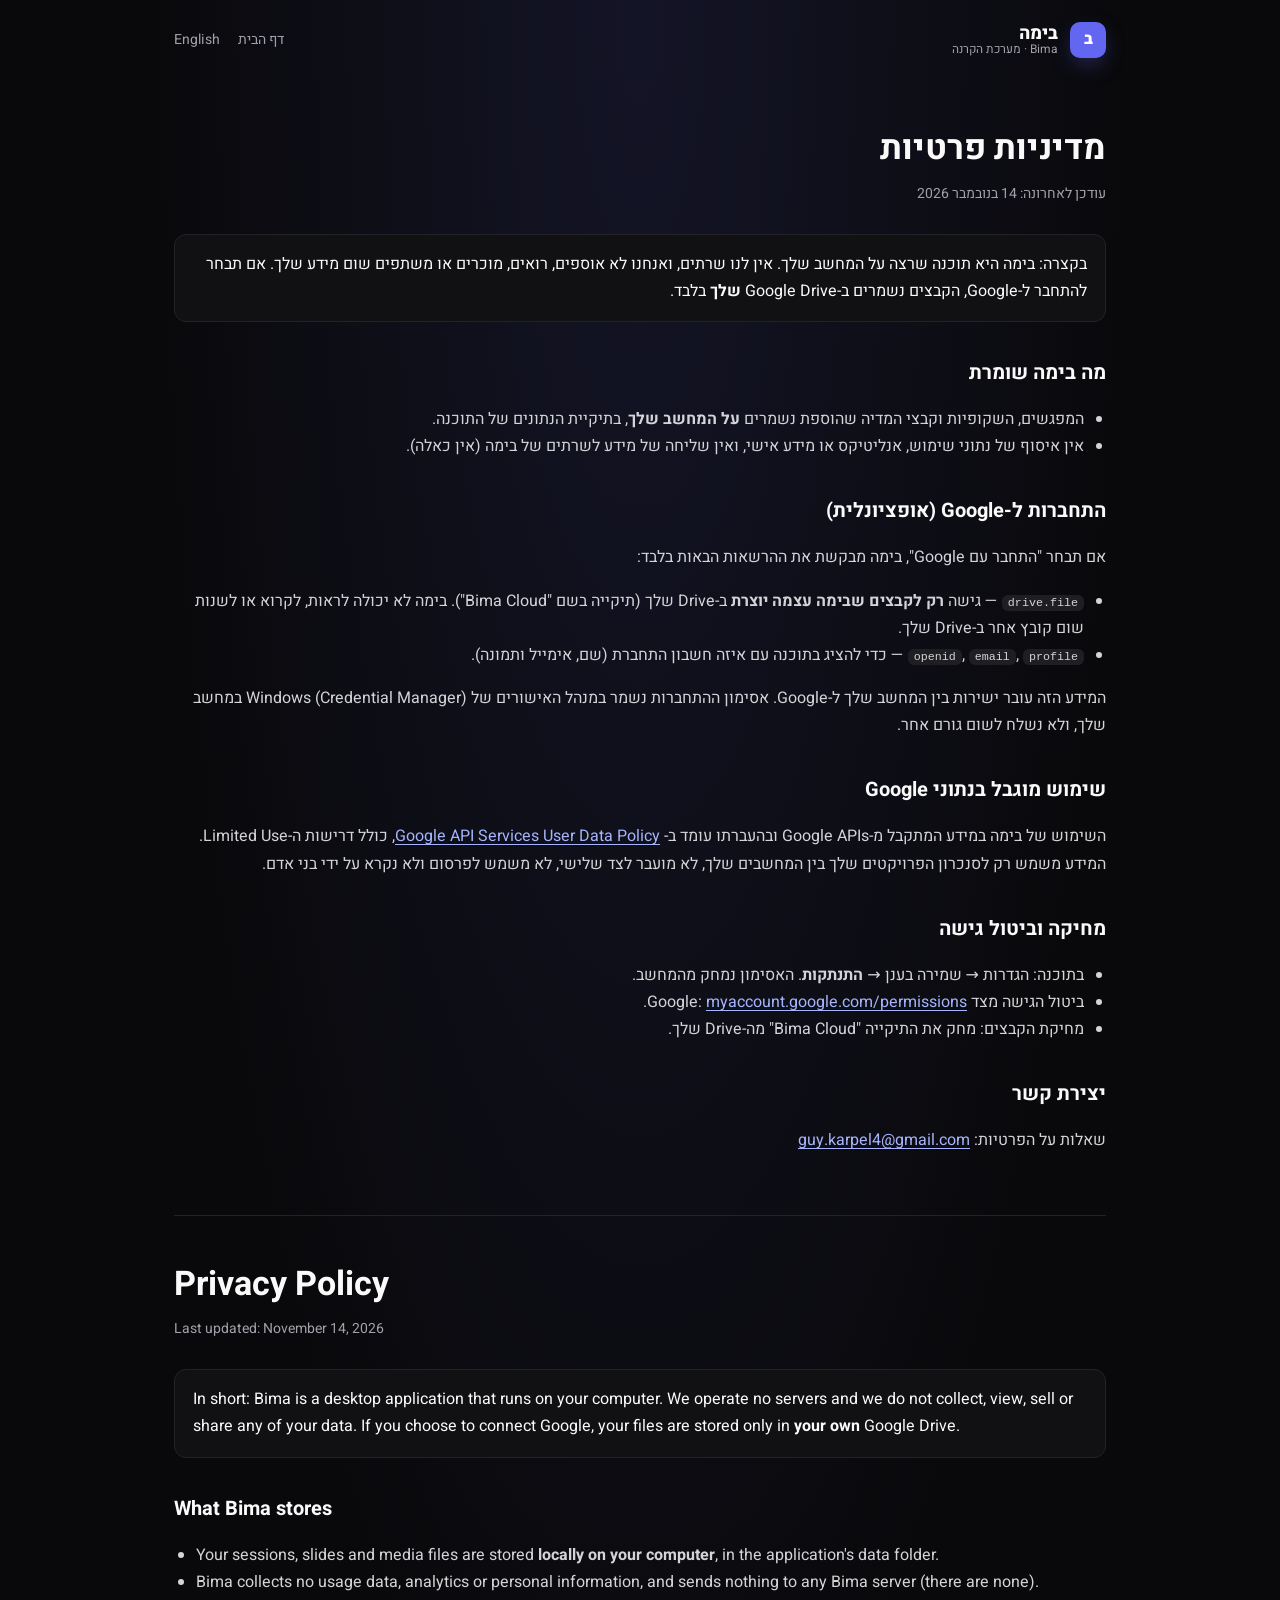
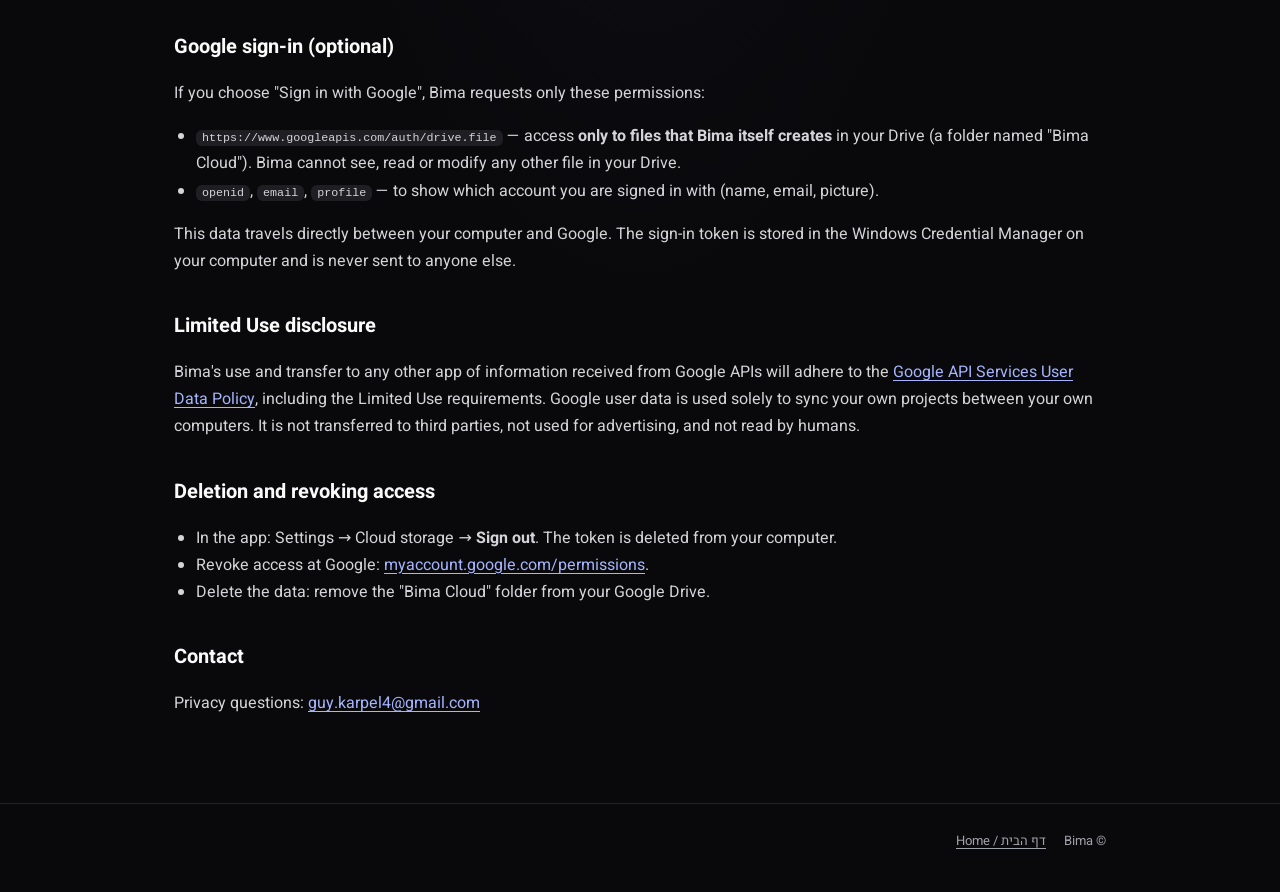
==== privacy.html @ df874fa4 "Bima homepage and privacy policy Co-Authored-By: Claude Opus 5.5 <noreply@anthropic.com>" ====
<!doctype html>
<html lang="he" dir="rtl">
  <head>
    <meta charset="utf-8" />
    <meta name="viewport" content="width=device-width, initial-scale=1" />
    <title>מדיניות פרטיות — בימה | Bima Privacy Policy</title>
    <link rel="preconnect" href="https://fonts.googleapis.com" />
    <link href="https://fonts.googleapis.com/css2?family=Heebo:wght@400;600;800;900&display=swap" rel="stylesheet" />
    <link rel="stylesheet" href="style.css" />
  </head>
  <body>
    <div class="wrap">
      <header class="top">
        <div class="logo">ב</div>
        <div class="brand">בימה<small>Bima · מערכת הקרנה</small></div>
        <nav class="links">
          <a href="index.html">דף הבית</a>
          <a href="#english">English</a>
        </nav>
      </header>

      <main class="doc">
        <h1>מדיניות פרטיות</h1>
        <div class="meta">עודכן לאחרונה: 14 בנובמבר 2026</div>

        <div class="box">
          בקצרה: בימה היא תוכנה שרצה על המחשב שלך. אין לנו שרתים, ואנחנו לא אוספים, רואים, מוכרים או משתפים שום מידע שלך. אם
          תבחר להתחבר ל-Google, הקבצים נשמרים ב-Google Drive <b>שלך</b> בלבד.
        </div>

        <h2>מה בימה שומרת</h2>
        <ul>
          <li>המפגשים, השקופיות וקבצי המדיה שהוספת נשמרים <b>על המחשב שלך</b>, בתיקיית הנתונים של התוכנה.</li>
          <li>אין איסוף של נתוני שימוש, אנליטיקס או מידע אישי, ואין שליחה של מידע לשרתים של בימה (אין כאלה).</li>
        </ul>

        <h2>התחברות ל-Google (אופציונלית)</h2>
        <p>אם תבחר "התחבר עם Google", בימה מבקשת את ההרשאות הבאות בלבד:</p>
        <ul>
          <li>
            <code>drive.file</code> — גישה <b>רק לקבצים שבימה עצמה יוצרת</b> ב-Drive שלך (תיקייה בשם "Bima Cloud"). בימה לא יכולה
            לראות, לקרוא או לשנות שום קובץ אחר ב-Drive שלך.
          </li>
          <li><code>openid</code>, <code>email</code>, <code>profile</code> — כדי להציג בתוכנה עם איזה חשבון התחברת (שם, אימייל ותמונה).</li>
        </ul>
        <p>
          המידע הזה עובר ישירות בין המחשב שלך ל-Google. אסימון ההתחברות נשמר במנהל האישורים של Windows (Credential Manager) במחשב
          שלך, ולא נשלח לשום גורם אחר.
        </p>

        <h2>שימוש מוגבל בנתוני Google</h2>
        <p>
          השימוש של בימה במידע המתקבל מ-Google APIs ובהעברתו עומד ב-
          <a href="https://developers.google.com/terms/api-services-user-data-policy" target="_blank" rel="noopener">Google API Services User Data Policy</a>,
          כולל דרישות ה-Limited Use. המידע משמש רק לסנכרון הפרויקטים שלך בין המחשבים שלך, לא מועבר לצד שלישי, לא משמש לפרסום ולא
          נקרא על ידי בני אדם.
        </p>

        <h2>מחיקה וביטול גישה</h2>
        <ul>
          <li>בתוכנה: הגדרות → שמירה בענן → <b>התנתקות</b>. האסימון נמחק מהמחשב.</li>
          <li>
            ביטול הגישה מצד Google: <a href="https://myaccount.google.com/permissions" target="_blank" rel="noopener">myaccount.google.com/permissions</a>.
          </li>
          <li>מחיקת הקבצים: מחק את התיקייה "Bima Cloud" מה-Drive שלך.</li>
        </ul>

        <h2>יצירת קשר</h2>
        <p>שאלות על הפרטיות: <a href="mailto:guy.karpel4@gmail.com">guy.karpel4@gmail.com</a></p>

        <section id="english" class="lang-split" dir="ltr" lang="en">
          <h1>Privacy Policy</h1>
          <div class="meta">Last updated: November 14, 2026</div>
          <div class="box">
            In short: Bima is a desktop application that runs on your computer. We operate no servers and we do not collect, view,
            sell or share any of your data. If you choose to connect Google, your files are stored only in <b>your own</b> Google
            Drive.
          </div>

          <h2>What Bima stores</h2>
          <ul>
            <li>Your sessions, slides and media files are stored <b>locally on your computer</b>, in the application's data folder.</li>
            <li>Bima collects no usage data, analytics or personal information, and sends nothing to any Bima server (there are none).</li>
          </ul>

          <h2>Google sign-in (optional)</h2>
          <p>If you choose "Sign in with Google", Bima requests only these permissions:</p>
          <ul>
            <li>
              <code>https://www.googleapis.com/auth/drive.file</code> — access <b>only to files that Bima itself creates</b> in your
              Drive (a folder named "Bima Cloud"). Bima cannot see, read or modify any other file in your Drive.
            </li>
            <li><code>openid</code>, <code>email</code>, <code>profile</code> — to show which account you are signed in with (name, email, picture).</li>
          </ul>
          <p>
            This data travels directly between your computer and Google. The sign-in token is stored in the Windows Credential
            Manager on your computer and is never sent to anyone else.
          </p>

          <h2>Limited Use disclosure</h2>
          <p>
            Bima's use and transfer to any other app of information received from Google APIs will adhere to the
            <a href="https://developers.google.com/terms/api-services-user-data-policy" target="_blank" rel="noopener">Google API Services User Data Policy</a>,
            including the Limited Use requirements. Google user data is used solely to sync your own projects between your own
            computers. It is not transferred to third parties, not used for advertising, and not read by humans.
          </p>

          <h2>Deletion and revoking access</h2>
          <ul>
            <li>In the app: Settings → Cloud storage → <b>Sign out</b>. The token is deleted from your computer.</li>
            <li>Revoke access at Google: <a href="https://myaccount.google.com/permissions" target="_blank" rel="noopener">myaccount.google.com/permissions</a>.</li>
            <li>Delete the data: remove the "Bima Cloud" folder from your Google Drive.</li>
          </ul>

          <h2>Contact</h2>
          <p>Privacy questions: <a href="mailto:guy.karpel4@gmail.com">guy.karpel4@gmail.com</a></p>
        </section>
      </main>
    </div>
    <footer>
      <div class="wrap">
        <span>© Bima</span>
        <a href="index.html">דף הבית / Home</a>
      </div>
    </footer>
  </body>
</html>
---- style.css ----
:root {
  --bg: #09090b;
  --card: #111113;
  --border: #232327;
  --fg: #fafafa;
  --muted: #a1a1aa;
  --primary: #6366f1;
  --ease: cubic-bezier(0.23, 1, 0.32, 1);
}
* { box-sizing: border-box; }
html { scroll-behavior: smooth; }
body {
  margin: 0;
  background: radial-gradient(ellipse at top, rgba(99, 102, 241, 0.12), transparent 55%) no-repeat, var(--bg);
  color: var(--fg);
  font-family: "Heebo", "Segoe UI", system-ui, sans-serif;
  line-height: 1.7;
  -webkit-font-smoothing: antialiased;
}
a { color: #a5b4fc; text-underline-offset: 3px; }
.wrap { max-width: 980px; margin: 0 auto; padding: 0 24px; }
header.top { display: flex; align-items: center; gap: 12px; padding: 22px 0; }
.logo {
  width: 36px; height: 36px; border-radius: 10px; background: var(--primary); color: #fff;
  display: grid; place-items: center; font-weight: 900; box-shadow: 0 8px 24px -8px rgba(99, 102, 241, 0.7);
}
.brand { font-weight: 800; font-size: 18px; line-height: 1.1; }
.brand small { display: block; font-weight: 400; font-size: 12px; color: var(--muted); }
nav.links { margin-inline-start: auto; display: flex; gap: 18px; font-size: 14px; }
nav.links a { color: var(--muted); text-decoration: none; }
nav.links a:hover { color: var(--fg); }

.hero { padding: 72px 0 40px; text-align: center; }
.hero h1 { font-size: clamp(34px, 6vw, 56px); line-height: 1.15; margin: 0 0 16px; letter-spacing: -0.02em; }
.hero p { color: var(--muted); font-size: 18px; max-width: 640px; margin: 0 auto 30px; }
.btn {
  display: inline-flex; align-items: center; gap: 8px; padding: 12px 22px; border-radius: 10px;
  background: var(--primary); color: #fff; font-weight: 600; text-decoration: none;
  transition: transform 160ms var(--ease), background-color 150ms ease;
}
.btn:hover { background: #575bea; }
.btn:active { transform: scale(0.97); }
.btn.ghost { background: transparent; border: 1px solid var(--border); color: var(--fg); }

.grid { display: grid; grid-template-columns: repeat(auto-fill, minmax(260px, 1fr)); gap: 14px; padding: 30px 0 60px; }
.card { background: var(--card); border: 1px solid var(--border); border-radius: 14px; padding: 20px; }
.card .ico { font-size: 24px; }
.card h3 { margin: 8px 0 4px; font-size: 16px; }
.card p { margin: 0; color: var(--muted); font-size: 14px; }

.doc { padding: 30px 0 70px; }
.doc h1 { font-size: 34px; margin: 10px 0 4px; }
.doc .meta { color: var(--muted); font-size: 14px; margin-bottom: 28px; }
.doc h2 { font-size: 20px; margin: 34px 0 8px; }
.doc p, .doc li { color: #d4d4d8; }
.doc ul { padding-inline-start: 22px; }
.doc .box { background: var(--card); border: 1px solid var(--border); border-radius: 12px; padding: 16px 18px; }
.doc code { background: #1f1f23; border-radius: 6px; padding: 1px 6px; font-size: 0.9em; }
.lang-split { border-top: 1px solid var(--border); margin-top: 60px; padding-top: 30px; }

footer { border-top: 1px solid var(--border); padding: 26px 0 40px; color: var(--muted); font-size: 13px; }
footer .wrap { display: flex; gap: 18px; flex-wrap: wrap; }
footer a { color: var(--muted); }
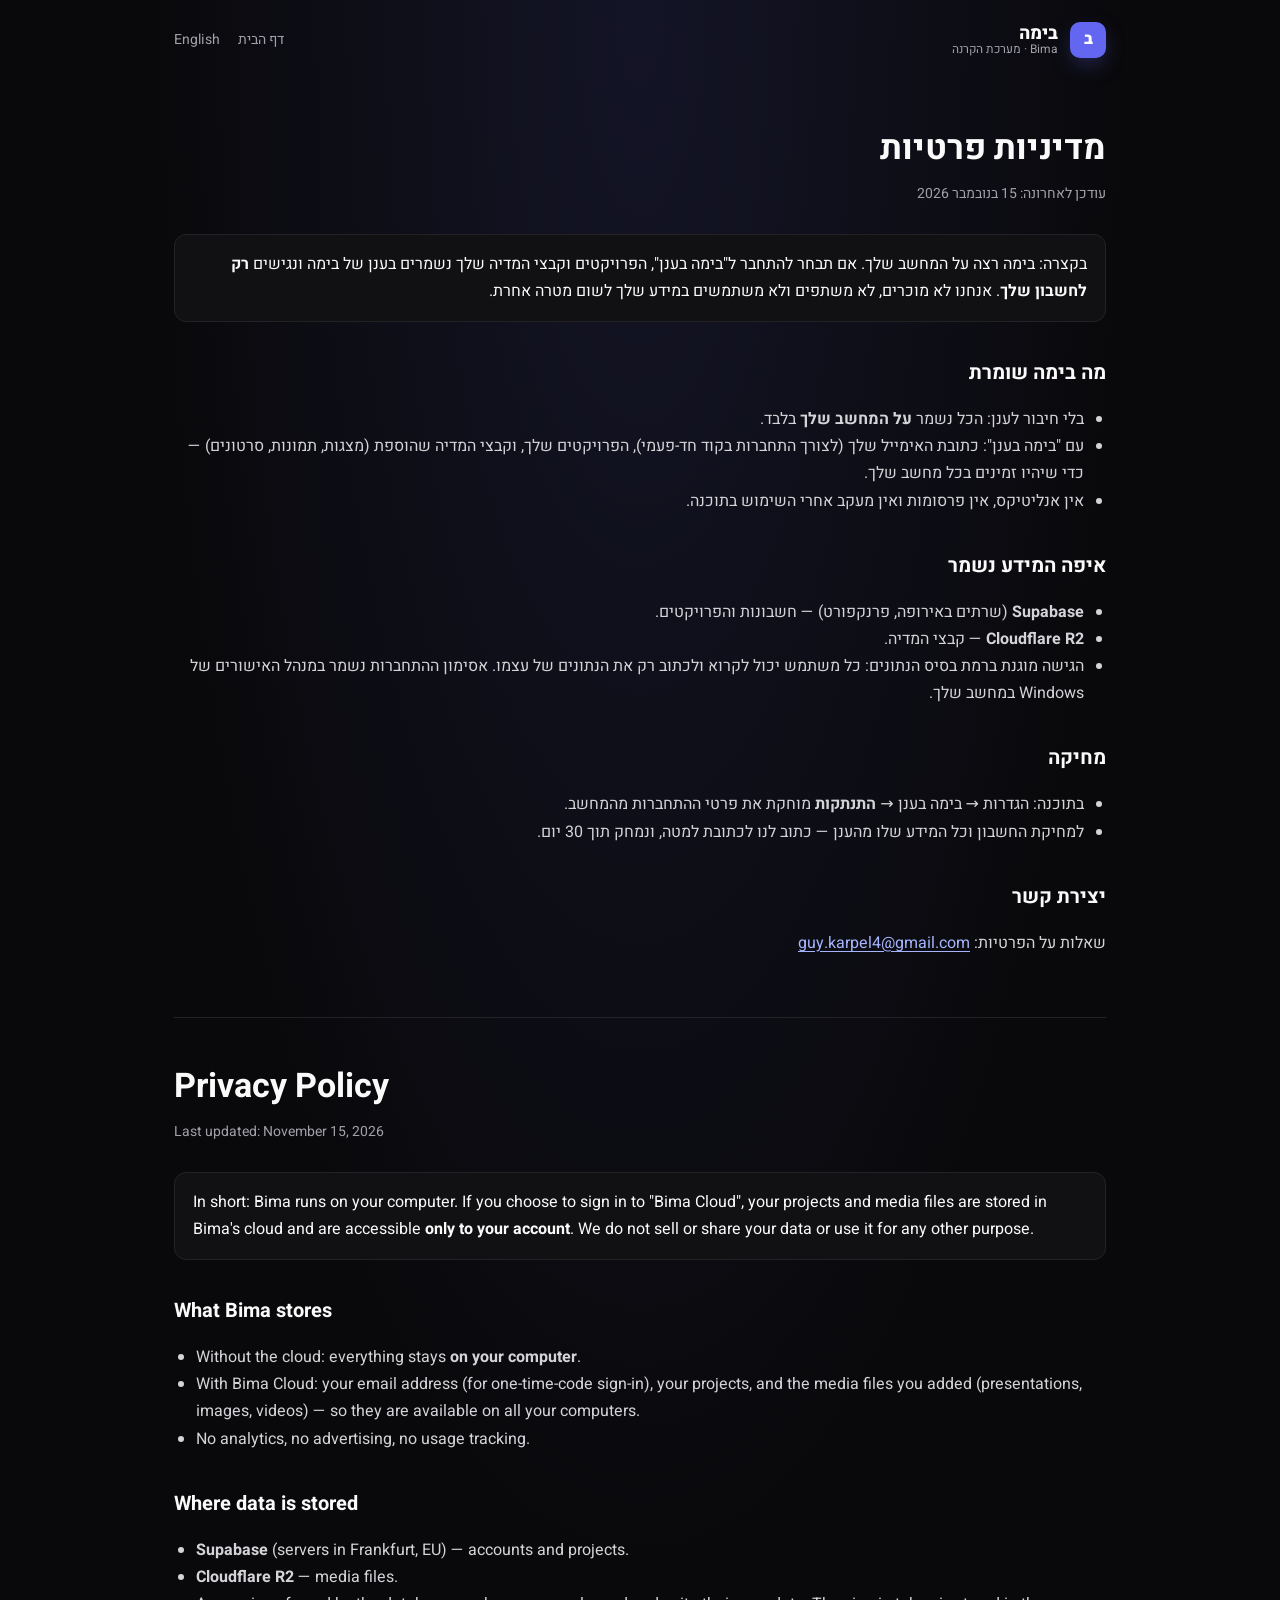
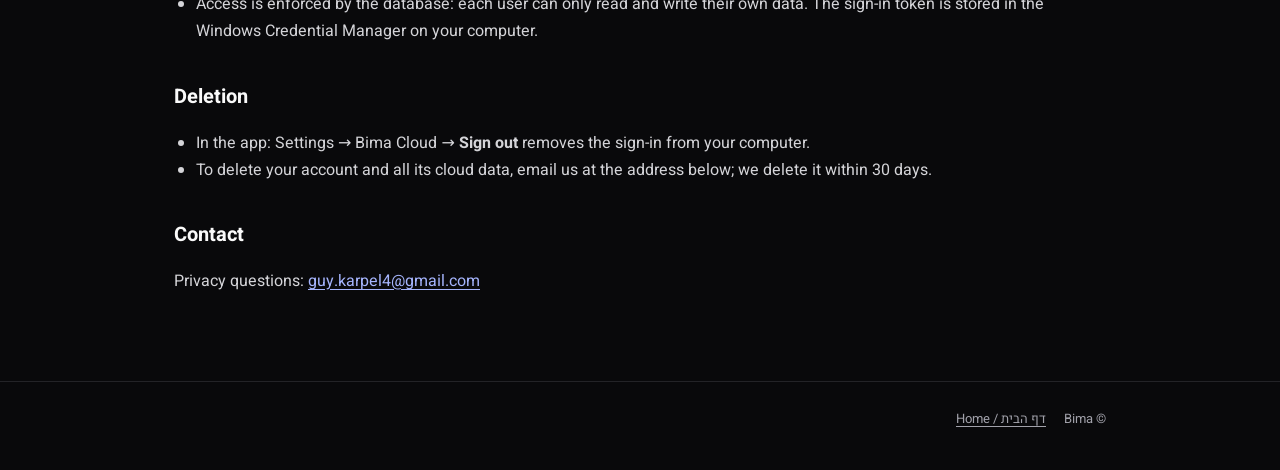
==== commit 5efa263d: "Privacy policy: describe Bima Cloud (Supabase + Cloudflare R2) instead of Google Drive Co-Authored-B" ====
--- a/privacy.html
+++ b/privacy.html
@@ -21,48 +21,37 @@
 
       <main class="doc">
         <h1>מדיניות פרטיות</h1>
-        <div class="meta">עודכן לאחרונה: 14 בנובמבר 2026</div>
+        <div class="meta">עודכן לאחרונה: 15 בנובמבר 2026</div>
 
         <div class="box">
-          בקצרה: בימה היא תוכנה שרצה על המחשב שלך. אין לנו שרתים, ואנחנו לא אוספים, רואים, מוכרים או משתפים שום מידע שלך. אם
-          תבחר להתחבר ל-Google, הקבצים נשמרים ב-Google Drive <b>שלך</b> בלבד.
+          בקצרה: בימה רצה על המחשב שלך. אם תבחר להתחבר ל"בימה בענן", הפרויקטים וקבצי המדיה שלך נשמרים בענן של בימה ונגישים
+          <b>רק לחשבון שלך</b>. אנחנו לא מוכרים, לא משתפים ולא משתמשים במידע שלך לשום מטרה אחרת.
         </div>
 
         <h2>מה בימה שומרת</h2>
         <ul>
-          <li>המפגשים, השקופיות וקבצי המדיה שהוספת נשמרים <b>על המחשב שלך</b>, בתיקיית הנתונים של התוכנה.</li>
-          <li>אין איסוף של נתוני שימוש, אנליטיקס או מידע אישי, ואין שליחה של מידע לשרתים של בימה (אין כאלה).</li>
+          <li>בלי חיבור לענן: הכל נשמר <b>על המחשב שלך</b> בלבד.</li>
+          <li>
+            עם "בימה בענן": כתובת האימייל שלך (לצורך התחברות בקוד חד-פעמי), הפרויקטים שלך, וקבצי המדיה שהוספת (מצגות, תמונות,
+            סרטונים) — כדי שיהיו זמינים בכל מחשב שלך.
+          </li>
+          <li>אין אנליטיקס, אין פרסומות ואין מעקב אחרי השימוש בתוכנה.</li>
         </ul>
 
-        <h2>התחברות ל-Google (אופציונלית)</h2>
-        <p>אם תבחר "התחבר עם Google", בימה מבקשת את ההרשאות הבאות בלבד:</p>
+        <h2>איפה המידע נשמר</h2>
         <ul>
+          <li><b>Supabase</b> (שרתים באירופה, פרנקפורט) — חשבונות והפרויקטים.</li>
+          <li><b>Cloudflare R2</b> — קבצי המדיה.</li>
           <li>
-            <code>drive.file</code> — גישה <b>רק לקבצים שבימה עצמה יוצרת</b> ב-Drive שלך (תיקייה בשם "Bima Cloud"). בימה לא יכולה
-            לראות, לקרוא או לשנות שום קובץ אחר ב-Drive שלך.
+            הגישה מוגנת ברמת בסיס הנתונים: כל משתמש יכול לקרוא ולכתוב רק את הנתונים של עצמו. אסימון ההתחברות נשמר במנהל האישורים
+            של Windows במחשב שלך.
           </li>
-          <li><code>openid</code>, <code>email</code>, <code>profile</code> — כדי להציג בתוכנה עם איזה חשבון התחברת (שם, אימייל ותמונה).</li>
         </ul>
-        <p>
-          המידע הזה עובר ישירות בין המחשב שלך ל-Google. אסימון ההתחברות נשמר במנהל האישורים של Windows (Credential Manager) במחשב
-          שלך, ולא נשלח לשום גורם אחר.
-        </p>
 
-        <h2>שימוש מוגבל בנתוני Google</h2>
-        <p>
-          השימוש של בימה במידע המתקבל מ-Google APIs ובהעברתו עומד ב-
-          <a href="https://developers.google.com/terms/api-services-user-data-policy" target="_blank" rel="noopener">Google API Services User Data Policy</a>,
-          כולל דרישות ה-Limited Use. המידע משמש רק לסנכרון הפרויקטים שלך בין המחשבים שלך, לא מועבר לצד שלישי, לא משמש לפרסום ולא
-          נקרא על ידי בני אדם.
-        </p>
-
-        <h2>מחיקה וביטול גישה</h2>
+        <h2>מחיקה</h2>
         <ul>
-          <li>בתוכנה: הגדרות → שמירה בענן → <b>התנתקות</b>. האסימון נמחק מהמחשב.</li>
-          <li>
-            ביטול הגישה מצד Google: <a href="https://myaccount.google.com/permissions" target="_blank" rel="noopener">myaccount.google.com/permissions</a>.
-          </li>
-          <li>מחיקת הקבצים: מחק את התיקייה "Bima Cloud" מה-Drive שלך.</li>
+          <li>בתוכנה: הגדרות → בימה בענן → <b>התנתקות</b> מוחקת את פרטי ההתחברות מהמחשב.</li>
+          <li>למחיקת החשבון וכל המידע שלו מהענן — כתוב לנו לכתובת למטה, ונמחק תוך 30 יום.</li>
         </ul>
 
         <h2>יצירת קשר</h2>
@@ -70,46 +59,37 @@
 
         <section id="english" class="lang-split" dir="ltr" lang="en">
           <h1>Privacy Policy</h1>
-          <div class="meta">Last updated: November 14, 2026</div>
+          <div class="meta">Last updated: November 15, 2026</div>
           <div class="box">
-            In short: Bima is a desktop application that runs on your computer. We operate no servers and we do not collect, view,
-            sell or share any of your data. If you choose to connect Google, your files are stored only in <b>your own</b> Google
-            Drive.
+            In short: Bima runs on your computer. If you choose to sign in to "Bima Cloud", your projects and media files are
+            stored in Bima's cloud and are accessible <b>only to your account</b>. We do not sell or share your data or use it for
+            any other purpose.
           </div>
 
           <h2>What Bima stores</h2>
           <ul>
-            <li>Your sessions, slides and media files are stored <b>locally on your computer</b>, in the application's data folder.</li>
-            <li>Bima collects no usage data, analytics or personal information, and sends nothing to any Bima server (there are none).</li>
+            <li>Without the cloud: everything stays <b>on your computer</b>.</li>
+            <li>
+              With Bima Cloud: your email address (for one-time-code sign-in), your projects, and the media files you added
+              (presentations, images, videos) — so they are available on all your computers.
+            </li>
+            <li>No analytics, no advertising, no usage tracking.</li>
           </ul>
 
-          <h2>Google sign-in (optional)</h2>
-          <p>If you choose "Sign in with Google", Bima requests only these permissions:</p>
+          <h2>Where data is stored</h2>
           <ul>
+            <li><b>Supabase</b> (servers in Frankfurt, EU) — accounts and projects.</li>
+            <li><b>Cloudflare R2</b> — media files.</li>
             <li>
-              <code>https://www.googleapis.com/auth/drive.file</code> — access <b>only to files that Bima itself creates</b> in your
-              Drive (a folder named "Bima Cloud"). Bima cannot see, read or modify any other file in your Drive.
+              Access is enforced by the database: each user can only read and write their own data. The sign-in token is stored
+              in the Windows Credential Manager on your computer.
             </li>
-            <li><code>openid</code>, <code>email</code>, <code>profile</code> — to show which account you are signed in with (name, email, picture).</li>
           </ul>
-          <p>
-            This data travels directly between your computer and Google. The sign-in token is stored in the Windows Credential
-            Manager on your computer and is never sent to anyone else.
-          </p>
 
-          <h2>Limited Use disclosure</h2>
-          <p>
-            Bima's use and transfer to any other app of information received from Google APIs will adhere to the
-            <a href="https://developers.google.com/terms/api-services-user-data-policy" target="_blank" rel="noopener">Google API Services User Data Policy</a>,
-            including the Limited Use requirements. Google user data is used solely to sync your own projects between your own
-            computers. It is not transferred to third parties, not used for advertising, and not read by humans.
-          </p>
-
-          <h2>Deletion and revoking access</h2>
+          <h2>Deletion</h2>
           <ul>
-            <li>In the app: Settings → Cloud storage → <b>Sign out</b>. The token is deleted from your computer.</li>
-            <li>Revoke access at Google: <a href="https://myaccount.google.com/permissions" target="_blank" rel="noopener">myaccount.google.com/permissions</a>.</li>
-            <li>Delete the data: remove the "Bima Cloud" folder from your Google Drive.</li>
+            <li>In the app: Settings → Bima Cloud → <b>Sign out</b> removes the sign-in from your computer.</li>
+            <li>To delete your account and all its cloud data, email us at the address below; we delete it within 30 days.</li>
           </ul>
 
           <h2>Contact</h2>
